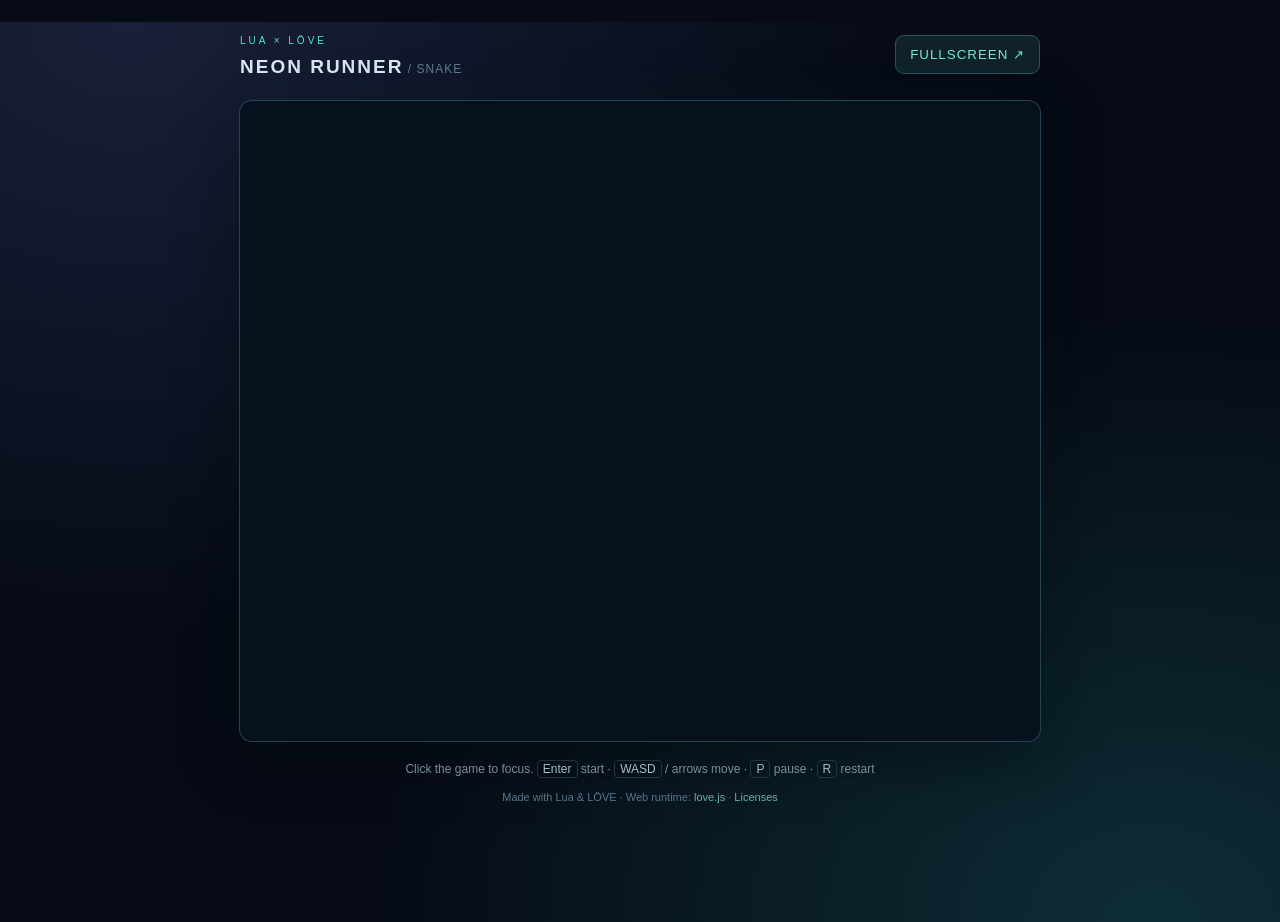
==== web/index.html @ 66d25a6d "Add files via upload add all game files in js" ====
<!doctype html>
<html lang="en">
<head>
  <meta charset="utf-8">
  <meta name="viewport" content="width=device-width, initial-scale=1">
  <meta name="theme-color" content="#081322">
  <meta name="description" content="Snake: Neon Runner, a Lua and LOVE arcade game running in your browser.">
  <title>Snake: Neon Runner</title>
  <link rel="icon" href="data:,">
  <link rel="stylesheet" href="player.css">
</head>
<body>
  <main class="arcade">
    <header class="topbar">
      <div><span class="eyebrow">LUA × LÖVE</span><h1>NEON RUNNER<span> / SNAKE</span></h1></div>
      <button id="fullscreen" type="button">FULLSCREEN ↗</button>
    </header>
    <section class="game-frame" aria-label="Snake game">
      <canvas id="canvas" width="800" height="640" tabindex="0" aria-label="Snake Neon Runner. Enter starts; arrow keys or WASD move; P pauses; R restarts."></canvas>
      <div id="loading" role="status" aria-live="polite">
        <div class="loader-mark">S</div>
        <strong id="status">Loading the arcade…</strong>
        <span id="loading-hint">Downloading the LÖVE engine. The first visit may take a moment.</span>
        <button id="retry" type="button" hidden>TRY AGAIN</button>
      </div>
    </section>
    <footer class="footer">
      <p>Click the game to focus. <kbd>Enter</kbd> start · <kbd>WASD</kbd> / arrows move · <kbd>P</kbd> pause · <kbd>R</kbd> restart</p>
      <p class="credit">Made with Lua &amp; LÖVE · Web runtime: <a href="https://github.com/Davidobot/love.js" target="_blank" rel="noreferrer">love.js</a> · <a href="licenses/love.txt">Licenses</a></p>
    </footer>
  </main>
  <script src="player.js"></script>
  <script src="game.js"></script>
  <script src="love.js" onload="startLove()" onerror="showLoadError('The game engine could not be downloaded. Please try again.')"></script>
</body>
</html>
---- web/player.css ----
:root { color-scheme: dark; font-family: -apple-system, BlinkMacSystemFont, "Segoe UI", sans-serif; color: #dcecf6; background: #060b16; }
* { box-sizing: border-box; }
body { margin: 0; min-height: 100vh; background: radial-gradient(ellipse at 10% 0%, #192039 0%, transparent 48%), radial-gradient(ellipse at 90% 100%, #0e2d35 0%, transparent 48%), #060b16; }
.arcade { width: min(100% - 32px, 800px); margin: 22px auto; }
.topbar { min-height: 64px; display: flex; align-items: center; justify-content: space-between; gap: 12px; margin-bottom: 15px; }
.eyebrow { color: #52e8ba; font-size: 10px; letter-spacing: 3px; }
h1 { font-size: 19px; font-weight: 600; letter-spacing: 2px; margin: 8px 0 0; }
h1 span { color: #5e829a; font-size: 12px; font-weight: 400; letter-spacing: 1px; }
button { color: #76ebd0; background: #10232b; border: 1px solid #275662; padding: 11px 14px; border-radius: 9px; cursor: pointer; font: 600 11px inherit; letter-spacing: 1px; }
button:hover { background: #15313a; border-color: #53e4bf; }
button:focus-visible, canvas:focus-visible { outline: 2px solid #53e4bf; outline-offset: 4px; }
.game-frame { position: relative; width: 100%; aspect-ratio: 5 / 4; background: #07101d; border-radius: 12px; overflow: hidden; box-shadow: 0 0 0 1px #244355, 0 15px 65px #0007, 0 0 55px #44d4cb0c; }
canvas { display: block; width: 100%; height: 100%; object-fit: contain; outline: none; }
canvas:fullscreen { width: 100vw; height: 100vh; background: #060b16; object-fit: contain; }
#loading { position: absolute; inset: 0; display: flex; flex-direction: column; justify-content: center; align-items: center; gap: 18px; padding: 24px; text-align: center; background: #07101d; }
#loading[hidden], [hidden] { display: none !important; }
.loader-mark { display: grid; place-items: center; width: 62px; height: 62px; border-radius: 18px; color: #091620; background: #58ffb4; font-size: 34px; box-shadow: 0 0 45px #58ffb42c; animation: pulse 1.6s ease-in-out infinite; }
#status { font-size: 17px; font-weight: 500; color: #bde8e5; }
#loading-hint { font-size: 12px; max-width: 330px; line-height: 1.7; color: #718b9d; }
.footer { text-align: center; margin-top: 17px; color: #91aabb; font-size: 12px; line-height: 1.9; }
.footer p { margin: 6px 0; }
kbd { font: inherit; color: #c4e4e6; border: 1px solid #29404c; border-radius: 4px; padding: 1px 5px; }
.credit { color: #5e7b90; font-size: 11px; }
a { color: #6bbaae; text-decoration: none; }
a:hover { text-decoration: underline; }
@keyframes pulse { 50% { box-shadow: 0 0 65px #58ffb44a; opacity: .7; } }
@media (max-width: 540px) { .arcade { width: min(100% - 20px, 800px); margin: 12px auto; } h1 { font-size: 14px; } h1 span { display: none; } .footer { font-size: 11px; } }
@media (prefers-reduced-motion: reduce) { .loader-mark { animation: none; } }
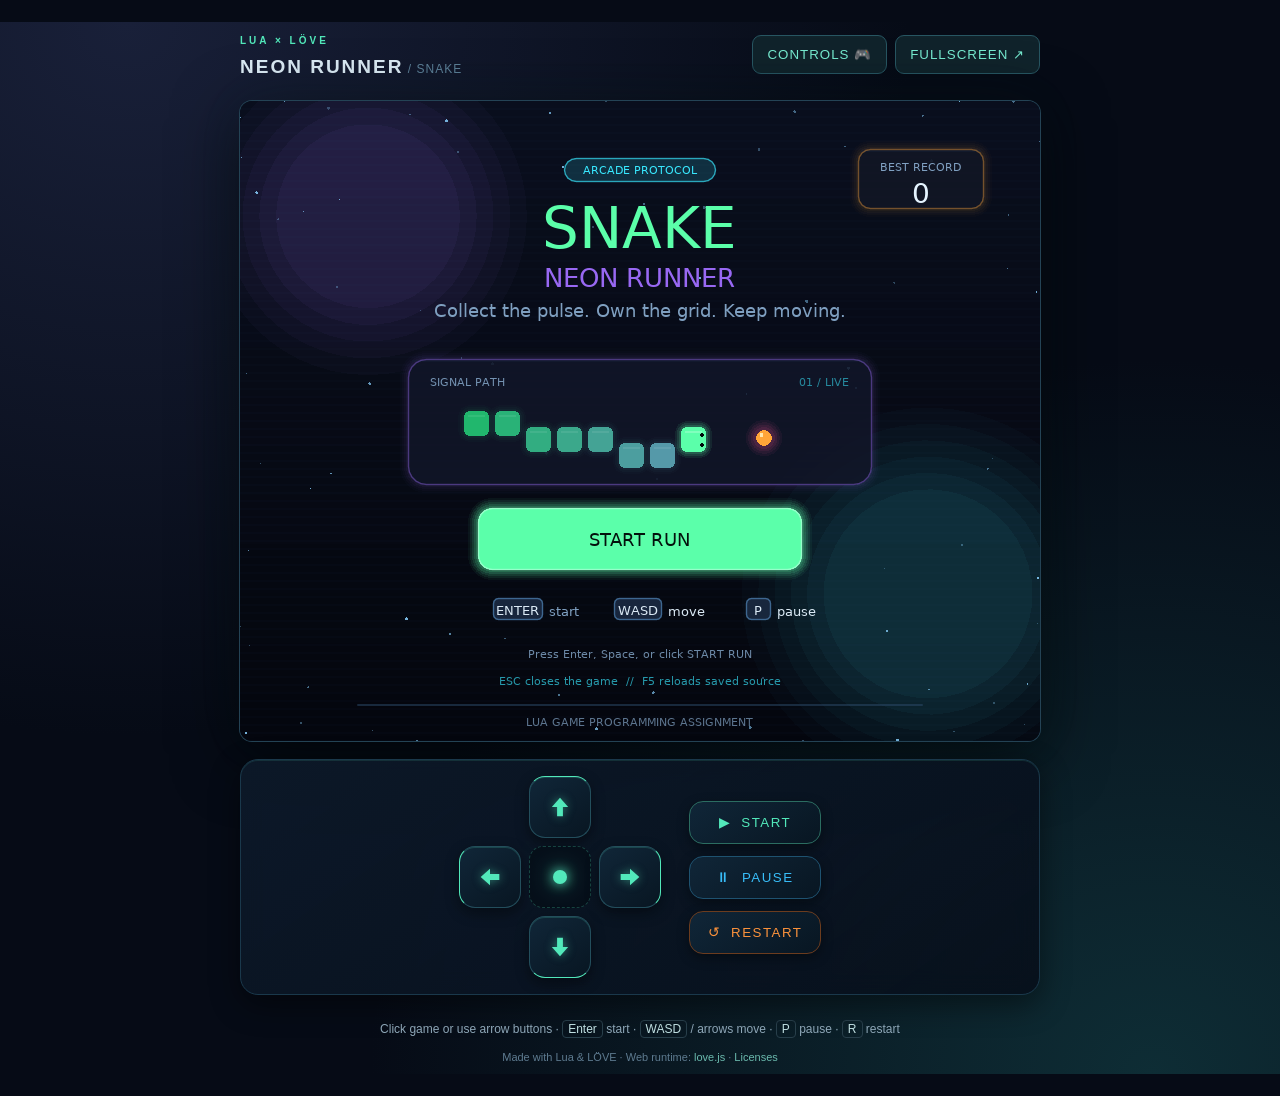
==== commit 3548e69e: "Add mobile on-screen directional arrow controls and touch support" ====
--- a/web/index.html
+++ b/web/index.html
@@ -2,9 +2,11 @@
 <html lang="en">
 <head>
   <meta charset="utf-8">
-  <meta name="viewport" content="width=device-width, initial-scale=1">
+  <meta name="viewport" content="width=device-width, initial-scale=1, maximum-scale=1, user-scalable=no, viewport-fit=cover">
   <meta name="theme-color" content="#081322">
-  <meta name="description" content="Snake: Neon Runner, a Lua and LOVE arcade game running in your browser.">
+  <meta name="apple-mobile-web-app-capable" content="yes">
+  <meta name="apple-mobile-web-app-status-bar-style" content="black-translucent">
+  <meta name="description" content="Snake: Neon Runner, a Lua and LÖVE arcade game running in your browser.">
   <title>Snake: Neon Runner</title>
   <link rel="icon" href="data:,">
   <link rel="stylesheet" href="player.css">
@@ -13,7 +15,10 @@
   <main class="arcade">
     <header class="topbar">
       <div><span class="eyebrow">LUA × LÖVE</span><h1>NEON RUNNER<span> / SNAKE</span></h1></div>
-      <button id="fullscreen" type="button">FULLSCREEN ↗</button>
+      <div class="topbar-actions">
+        <button id="toggle-controls" type="button" aria-pressed="true" title="Toggle On-Screen Controls">CONTROLS 🎮</button>
+        <button id="fullscreen" type="button">FULLSCREEN ↗</button>
+      </div>
     </header>
     <section class="game-frame" aria-label="Snake game">
       <canvas id="canvas" width="800" height="640" tabindex="0" aria-label="Snake Neon Runner. Enter starts; arrow keys or WASD move; P pauses; R restarts."></canvas>
@@ -24,8 +29,47 @@
         <button id="retry" type="button" hidden>TRY AGAIN</button>
       </div>
     </section>
+
+    <!-- Mobile Touch Arrow Controls -->
+    <section class="mobile-controls" id="mobile-controls" aria-label="Mobile snake controls">
+      <div class="dpad-container">
+        <div class="dpad" id="dpad" role="group" aria-label="Arrow keys to steer the snake">
+          <button class="dpad-btn dpad-up" id="btn-up" type="button" aria-label="Move Up" data-key="ArrowUp" data-code="ArrowUp" data-keycode="38">
+            <svg viewBox="0 0 24 24" width="28" height="28" aria-hidden="true" fill="currentColor"><path d="M12 4l-7 8h4.5v8h5v-8H19z"/></svg>
+          </button>
+          <button class="dpad-btn dpad-left" id="btn-left" type="button" aria-label="Move Left" data-key="ArrowLeft" data-code="ArrowLeft" data-keycode="37">
+            <svg viewBox="0 0 24 24" width="28" height="28" aria-hidden="true" fill="currentColor"><path d="M4 12l8-7v4.5h8v5h-8V19z"/></svg>
+          </button>
+          <div class="dpad-center" aria-hidden="true">
+            <span class="dpad-core"></span>
+          </div>
+          <button class="dpad-btn dpad-right" id="btn-right" type="button" aria-label="Move Right" data-key="ArrowRight" data-code="ArrowRight" data-keycode="39">
+            <svg viewBox="0 0 24 24" width="28" height="28" aria-hidden="true" fill="currentColor"><path d="M20 12l-8-7v4.5H4v5h8V19z"/></svg>
+          </button>
+          <button class="dpad-btn dpad-down" id="btn-down" type="button" aria-label="Move Down" data-key="ArrowDown" data-code="ArrowDown" data-keycode="40">
+            <svg viewBox="0 0 24 24" width="28" height="28" aria-hidden="true" fill="currentColor"><path d="M12 20l7-8h-4.5V4h-5v8H5z"/></svg>
+          </button>
+        </div>
+      </div>
+
+      <div class="mobile-actions" role="group" aria-label="Game actions">
+        <button class="action-btn action-start" id="btn-start" type="button" aria-label="Start Game" data-key="Enter" data-code="Enter" data-keycode="13">
+          <span class="btn-icon">▶</span>
+          <span class="btn-label">START</span>
+        </button>
+        <button class="action-btn action-pause" id="btn-pause" type="button" aria-label="Pause Game" data-key="p" data-code="KeyP" data-keycode="80">
+          <span class="btn-icon">⏸</span>
+          <span class="btn-label">PAUSE</span>
+        </button>
+        <button class="action-btn action-restart" id="btn-restart" type="button" aria-label="Restart Game" data-key="r" data-code="KeyR" data-keycode="82">
+          <span class="btn-icon">↺</span>
+          <span class="btn-label">RESTART</span>
+        </button>
+      </div>
+    </section>
+
     <footer class="footer">
-      <p>Click the game to focus. <kbd>Enter</kbd> start · <kbd>WASD</kbd> / arrows move · <kbd>P</kbd> pause · <kbd>R</kbd> restart</p>
+      <p>Click game or use arrow buttons · <kbd>Enter</kbd> start · <kbd>WASD</kbd> / arrows move · <kbd>P</kbd> pause · <kbd>R</kbd> restart</p>
       <p class="credit">Made with Lua &amp; LÖVE · Web runtime: <a href="https://github.com/Davidobot/love.js" target="_blank" rel="noreferrer">love.js</a> · <a href="licenses/love.txt">Licenses</a></p>
     </footer>
   </main>
--- a/web/player.css
+++ b/web/player.css
@@ -1,28 +1,421 @@
-:root { color-scheme: dark; font-family: -apple-system, BlinkMacSystemFont, "Segoe UI", sans-serif; color: #dcecf6; background: #060b16; }
-* { box-sizing: border-box; }
-body { margin: 0; min-height: 100vh; background: radial-gradient(ellipse at 10% 0%, #192039 0%, transparent 48%), radial-gradient(ellipse at 90% 100%, #0e2d35 0%, transparent 48%), #060b16; }
-.arcade { width: min(100% - 32px, 800px); margin: 22px auto; }
-.topbar { min-height: 64px; display: flex; align-items: center; justify-content: space-between; gap: 12px; margin-bottom: 15px; }
-.eyebrow { color: #52e8ba; font-size: 10px; letter-spacing: 3px; }
-h1 { font-size: 19px; font-weight: 600; letter-spacing: 2px; margin: 8px 0 0; }
-h1 span { color: #5e829a; font-size: 12px; font-weight: 400; letter-spacing: 1px; }
-button { color: #76ebd0; background: #10232b; border: 1px solid #275662; padding: 11px 14px; border-radius: 9px; cursor: pointer; font: 600 11px inherit; letter-spacing: 1px; }
-button:hover { background: #15313a; border-color: #53e4bf; }
-button:focus-visible, canvas:focus-visible { outline: 2px solid #53e4bf; outline-offset: 4px; }
-.game-frame { position: relative; width: 100%; aspect-ratio: 5 / 4; background: #07101d; border-radius: 12px; overflow: hidden; box-shadow: 0 0 0 1px #244355, 0 15px 65px #0007, 0 0 55px #44d4cb0c; }
-canvas { display: block; width: 100%; height: 100%; object-fit: contain; outline: none; }
-canvas:fullscreen { width: 100vw; height: 100vh; background: #060b16; object-fit: contain; }
-#loading { position: absolute; inset: 0; display: flex; flex-direction: column; justify-content: center; align-items: center; gap: 18px; padding: 24px; text-align: center; background: #07101d; }
-#loading[hidden], [hidden] { display: none !important; }
-.loader-mark { display: grid; place-items: center; width: 62px; height: 62px; border-radius: 18px; color: #091620; background: #58ffb4; font-size: 34px; box-shadow: 0 0 45px #58ffb42c; animation: pulse 1.6s ease-in-out infinite; }
-#status { font-size: 17px; font-weight: 500; color: #bde8e5; }
-#loading-hint { font-size: 12px; max-width: 330px; line-height: 1.7; color: #718b9d; }
-.footer { text-align: center; margin-top: 17px; color: #91aabb; font-size: 12px; line-height: 1.9; }
-.footer p { margin: 6px 0; }
-kbd { font: inherit; color: #c4e4e6; border: 1px solid #29404c; border-radius: 4px; padding: 1px 5px; }
-.credit { color: #5e7b90; font-size: 11px; }
-a { color: #6bbaae; text-decoration: none; }
-a:hover { text-decoration: underline; }
-@keyframes pulse { 50% { box-shadow: 0 0 65px #58ffb44a; opacity: .7; } }
-@media (max-width: 540px) { .arcade { width: min(100% - 20px, 800px); margin: 12px auto; } h1 { font-size: 14px; } h1 span { display: none; } .footer { font-size: 11px; } }
-@media (prefers-reduced-motion: reduce) { .loader-mark { animation: none; } }
+:root {
+  color-scheme: dark;
+  font-family: -apple-system, BlinkMacSystemFont, "Segoe UI", Roboto, Helvetica, Arial, sans-serif;
+  color: #dcecf6;
+  background: #060b16;
+}
+* {
+  box-sizing: border-box;
+}
+body {
+  margin: 0;
+  min-height: 100vh;
+  background: radial-gradient(ellipse at 10% 0%, #192039 0%, transparent 48%),
+              radial-gradient(ellipse at 90% 100%, #0e2d35 0%, transparent 48%),
+              #060b16;
+  -webkit-touch-callout: none;
+}
+.arcade {
+  width: min(100% - 32px, 800px);
+  margin: 22px auto;
+  display: flex;
+  flex-direction: column;
+}
+.topbar {
+  min-height: 64px;
+  display: flex;
+  align-items: center;
+  justify-content: space-between;
+  gap: 12px;
+  margin-bottom: 15px;
+}
+.eyebrow {
+  color: #52e8ba;
+  font-size: 10px;
+  letter-spacing: 3px;
+  font-weight: 700;
+}
+h1 {
+  font-size: 19px;
+  font-weight: 600;
+  letter-spacing: 2px;
+  margin: 8px 0 0;
+}
+h1 span {
+  color: #5e829a;
+  font-size: 12px;
+  font-weight: 400;
+  letter-spacing: 1px;
+}
+.topbar-actions {
+  display: flex;
+  align-items: center;
+  gap: 8px;
+}
+button {
+  color: #76ebd0;
+  background: #10232b;
+  border: 1px solid #275662;
+  padding: 11px 14px;
+  border-radius: 9px;
+  cursor: pointer;
+  font: 600 11px inherit;
+  letter-spacing: 1px;
+  transition: all 0.15s ease;
+  user-select: none;
+  -webkit-user-select: none;
+}
+button:hover {
+  background: #15313a;
+  border-color: #53e4bf;
+}
+button:focus-visible, canvas:focus-visible {
+  outline: 2px solid #53e4bf;
+  outline-offset: 4px;
+}
+.game-frame {
+  position: relative;
+  width: 100%;
+  aspect-ratio: 5 / 4;
+  background: #07101d;
+  border-radius: 12px;
+  overflow: hidden;
+  box-shadow: 0 0 0 1px #244355, 0 15px 65px #000000b0, 0 0 55px #44d4cb0c;
+}
+canvas {
+  display: block;
+  width: 100%;
+  height: 100%;
+  object-fit: contain;
+  outline: none;
+  touch-action: none;
+}
+canvas:fullscreen {
+  width: 100vw;
+  height: 100vh;
+  background: #060b16;
+  object-fit: contain;
+}
+#loading {
+  position: absolute;
+  inset: 0;
+  display: flex;
+  flex-direction: column;
+  justify-content: center;
+  align-items: center;
+  gap: 18px;
+  padding: 24px;
+  text-align: center;
+  background: #07101d;
+  z-index: 10;
+}
+#loading[hidden], [hidden] {
+  display: none !important;
+}
+.loader-mark {
+  display: grid;
+  place-items: center;
+  width: 62px;
+  height: 62px;
+  border-radius: 18px;
+  color: #091620;
+  background: #58ffb4;
+  font-size: 34px;
+  font-weight: 800;
+  box-shadow: 0 0 45px #58ffb42c;
+  animation: pulse 1.6s ease-in-out infinite;
+}
+#status {
+  font-size: 17px;
+  font-weight: 500;
+  color: #bde8e5;
+}
+#loading-hint {
+  font-size: 12px;
+  max-width: 330px;
+  line-height: 1.7;
+  color: #718b9d;
+}
+
+/* Mobile Touch Controls */
+.mobile-controls {
+  display: flex;
+  align-items: center;
+  justify-content: center;
+  gap: 28px;
+  margin-top: 18px;
+  padding: 16px 20px;
+  background: linear-gradient(145deg, rgba(14, 27, 44, 0.85) 0%, rgba(7, 15, 27, 0.92) 100%);
+  border: 1px solid #1a384b;
+  border-radius: 18px;
+  box-shadow: 0 10px 30px rgba(0, 0, 0, 0.45), inset 0 1px 0 rgba(82, 232, 186, 0.12);
+  backdrop-filter: blur(12px);
+  -webkit-backdrop-filter: blur(12px);
+  user-select: none;
+  -webkit-user-select: none;
+  touch-action: manipulation;
+  transition: opacity 0.2s ease, transform 0.2s ease;
+}
+.mobile-controls.is-hidden {
+  display: none !important;
+}
+
+/* D-Pad Layout */
+.dpad-container {
+  display: flex;
+  align-items: center;
+  justify-content: center;
+}
+.dpad {
+  display: grid;
+  grid-template-columns: repeat(3, 62px);
+  grid-template-rows: repeat(3, 62px);
+  gap: 8px;
+  place-items: center;
+  touch-action: none;
+}
+.dpad-btn {
+  width: 62px;
+  height: 62px;
+  padding: 0;
+  display: inline-flex;
+  align-items: center;
+  justify-content: center;
+  border-radius: 16px;
+  border: 1.5px solid #234e5c;
+  background: linear-gradient(145deg, #102638 0%, #081622 100%);
+  color: #52e8ba;
+  cursor: pointer;
+  box-shadow: 0 5px 14px rgba(0, 0, 0, 0.4), inset 0 1px 0 rgba(82, 232, 186, 0.18);
+  transition: transform 0.08s ease, background 0.1s ease, border-color 0.1s ease, box-shadow 0.1s ease;
+  touch-action: none;
+  outline: none;
+  -webkit-tap-highlight-color: transparent;
+}
+.dpad-btn svg {
+  display: block;
+  pointer-events: none;
+  filter: drop-shadow(0 0 5px rgba(82, 232, 186, 0.5));
+  transition: transform 0.08s ease;
+}
+.dpad-btn:hover {
+  border-color: #52e8ba;
+  background: linear-gradient(145deg, #153448 0%, #0b1e2c 100%);
+  box-shadow: 0 0 18px rgba(82, 232, 186, 0.3);
+}
+.dpad-btn:active, .dpad-btn.is-active {
+  background: linear-gradient(145deg, #1c4b57 0%, #11343f 100%);
+  border-color: #52e8ba;
+  color: #ffffff;
+  transform: scale(0.92);
+  box-shadow: 0 0 24px rgba(82, 232, 186, 0.7), inset 0 0 12px rgba(82, 232, 186, 0.4);
+}
+.dpad-btn:active svg, .dpad-btn.is-active svg {
+  filter: drop-shadow(0 0 8px #ffffff);
+  transform: scale(1.1);
+}
+.dpad-up {
+  grid-column: 2;
+  grid-row: 1;
+  border-top-color: #52e8ba;
+}
+.dpad-left {
+  grid-column: 1;
+  grid-row: 2;
+  border-left-color: #52e8ba;
+}
+.dpad-center {
+  grid-column: 2;
+  grid-row: 2;
+  width: 62px;
+  height: 62px;
+  display: grid;
+  place-items: center;
+  border-radius: 14px;
+  background: rgba(7, 16, 26, 0.85);
+  border: 1px dashed rgba(82, 232, 186, 0.25);
+  pointer-events: none;
+}
+.dpad-core {
+  width: 14px;
+  height: 14px;
+  border-radius: 50%;
+  background: #52e8ba;
+  box-shadow: 0 0 12px #52e8ba, 0 0 24px rgba(82, 232, 186, 0.6);
+  animation: pulse 2.2s infinite ease-in-out;
+}
+.dpad-right {
+  grid-column: 3;
+  grid-row: 2;
+  border-right-color: #52e8ba;
+}
+.dpad-down {
+  grid-column: 2;
+  grid-row: 3;
+  border-bottom-color: #52e8ba;
+}
+
+/* Action Buttons */
+.mobile-actions {
+  display: flex;
+  flex-direction: column;
+  gap: 12px;
+  justify-content: center;
+}
+.action-btn {
+  display: flex;
+  align-items: center;
+  justify-content: center;
+  gap: 10px;
+  min-width: 120px;
+  padding: 13px 18px;
+  border-radius: 14px;
+  border: 1.5px solid #234e5c;
+  background: linear-gradient(145deg, #102638 0%, #081622 100%);
+  font: 700 12px inherit;
+  letter-spacing: 1.5px;
+  cursor: pointer;
+  transition: all 0.1s ease;
+  touch-action: none;
+  outline: none;
+  box-shadow: 0 4px 12px rgba(0, 0, 0, 0.4);
+  -webkit-tap-highlight-color: transparent;
+}
+.action-btn .btn-icon {
+  font-size: 14px;
+  line-height: 1;
+}
+.action-start {
+  color: #52e8ba;
+  border-color: #2b6d61;
+}
+.action-start:hover {
+  border-color: #52e8ba;
+  box-shadow: 0 0 16px rgba(82, 232, 186, 0.3);
+}
+.action-start:active, .action-start.is-active {
+  background: #174d42;
+  border-color: #52e8ba;
+  color: #ffffff;
+  box-shadow: 0 0 22px rgba(82, 232, 186, 0.8);
+  transform: scale(0.93);
+}
+.action-pause {
+  color: #38bdf8;
+  border-color: #1e5270;
+}
+.action-pause:hover {
+  border-color: #38bdf8;
+  box-shadow: 0 0 16px rgba(56, 189, 248, 0.3);
+}
+.action-pause:active, .action-pause.is-active {
+  background: #124059;
+  border-color: #38bdf8;
+  color: #ffffff;
+  box-shadow: 0 0 22px rgba(56, 189, 248, 0.8);
+  transform: scale(0.93);
+}
+.action-restart {
+  color: #fb923c;
+  border-color: #6c3c1e;
+}
+.action-restart:hover {
+  border-color: #fb923c;
+  box-shadow: 0 0 16px rgba(251, 146, 60, 0.3);
+}
+.action-restart:active, .action-restart.is-active {
+  background: #512711;
+  border-color: #fb923c;
+  color: #ffffff;
+  box-shadow: 0 0 22px rgba(251, 146, 60, 0.8);
+  transform: scale(0.93);
+}
+
+.footer {
+  text-align: center;
+  margin-top: 17px;
+  color: #91aabb;
+  font-size: 12px;
+  line-height: 1.9;
+}
+.footer p {
+  margin: 6px 0;
+}
+kbd {
+  font: inherit;
+  color: #c4e4e6;
+  border: 1px solid #29404c;
+  border-radius: 4px;
+  padding: 1px 5px;
+}
+.credit {
+  color: #5e7b90;
+  font-size: 11px;
+}
+a {
+  color: #6bbaae;
+  text-decoration: none;
+}
+a:hover {
+  text-decoration: underline;
+}
+@keyframes pulse {
+  0%, 100% { opacity: 0.8; transform: scale(1); }
+  50% { box-shadow: 0 0 20px #58ffb466; opacity: 1; transform: scale(1.08); }
+}
+
+@media (max-width: 540px) {
+  .arcade {
+    width: min(100% - 16px, 800px);
+    margin: 8px auto 20px;
+  }
+  .topbar {
+    min-height: 52px;
+    margin-bottom: 10px;
+  }
+  h1 {
+    font-size: 15px;
+  }
+  h1 span {
+    display: none;
+  }
+  button {
+    padding: 8px 10px;
+    font-size: 10px;
+  }
+  .mobile-controls {
+    flex-direction: column;
+    gap: 16px;
+    padding: 14px 10px;
+    margin-top: 12px;
+  }
+  .dpad {
+    grid-template-columns: repeat(3, 64px);
+    grid-template-rows: repeat(3, 64px);
+    gap: 9px;
+  }
+  .dpad-btn, .dpad-center {
+    width: 64px;
+    height: 64px;
+  }
+  .mobile-actions {
+    flex-direction: row;
+    width: 100%;
+    max-width: 320px;
+    gap: 8px;
+  }
+  .action-btn {
+    flex: 1;
+    min-width: 0;
+    padding: 11px 6px;
+    font-size: 11px;
+    letter-spacing: 1px;
+  }
+  .footer {
+    font-size: 11px;
+    margin-top: 12px;
+  }
+}
+@media (prefers-reduced-motion: reduce) {
+  .loader-mark, .dpad-core { animation: none; }
+}
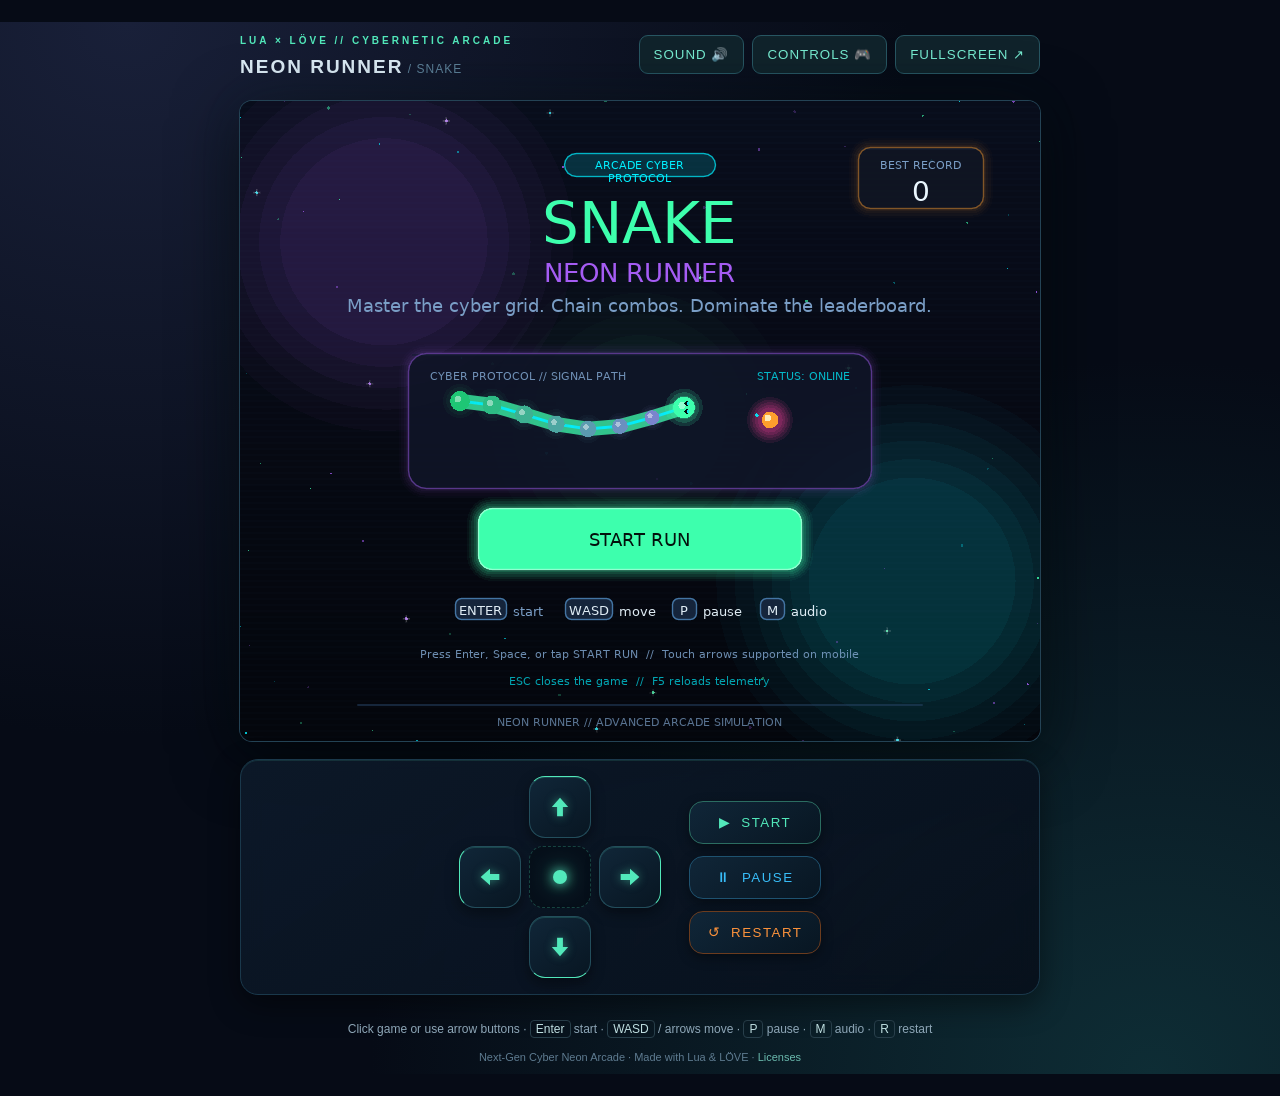
==== commit 1dfb404f: "Modernize game visual design, procedural audio synthesis, organic cyber-snake renderer, and combo me" ====
--- a/web/index.html
+++ b/web/index.html
@@ -6,7 +6,7 @@
   <meta name="theme-color" content="#081322">
   <meta name="apple-mobile-web-app-capable" content="yes">
   <meta name="apple-mobile-web-app-status-bar-style" content="black-translucent">
-  <meta name="description" content="Snake: Neon Runner, a Lua and LÖVE arcade game running in your browser.">
+  <meta name="description" content="Snake: Neon Runner, a next-gen Lua & LÖVE arcade simulation running in your browser.">
   <title>Snake: Neon Runner</title>
   <link rel="icon" href="data:,">
   <link rel="stylesheet" href="player.css">
@@ -14,18 +14,22 @@
 <body>
   <main class="arcade">
     <header class="topbar">
-      <div><span class="eyebrow">LUA × LÖVE</span><h1>NEON RUNNER<span> / SNAKE</span></h1></div>
+      <div>
+        <span class="eyebrow">LUA × LÖVE // CYBERNETIC ARCADE</span>
+        <h1>NEON RUNNER<span> / SNAKE</span></h1>
+      </div>
       <div class="topbar-actions">
+        <button id="btn-sound" type="button" aria-pressed="true" title="Toggle Audio (M)">SOUND 🔊</button>
         <button id="toggle-controls" type="button" aria-pressed="true" title="Toggle On-Screen Controls">CONTROLS 🎮</button>
         <button id="fullscreen" type="button">FULLSCREEN ↗</button>
       </div>
     </header>
     <section class="game-frame" aria-label="Snake game">
-      <canvas id="canvas" width="800" height="640" tabindex="0" aria-label="Snake Neon Runner. Enter starts; arrow keys or WASD move; P pauses; R restarts."></canvas>
+      <canvas id="canvas" width="800" height="640" tabindex="0" aria-label="Snake Neon Runner. Enter starts; arrow keys or WASD move; P pauses; M mutes; R restarts."></canvas>
       <div id="loading" role="status" aria-live="polite">
         <div class="loader-mark">S</div>
         <strong id="status">Loading the arcade…</strong>
-        <span id="loading-hint">Downloading the LÖVE engine. The first visit may take a moment.</span>
+        <span id="loading-hint">Initializing procedural engine and audio synthesizer.</span>
         <button id="retry" type="button" hidden>TRY AGAIN</button>
       </div>
     </section>
@@ -69,8 +73,8 @@
     </section>
 
     <footer class="footer">
-      <p>Click game or use arrow buttons · <kbd>Enter</kbd> start · <kbd>WASD</kbd> / arrows move · <kbd>P</kbd> pause · <kbd>R</kbd> restart</p>
-      <p class="credit">Made with Lua &amp; LÖVE · Web runtime: <a href="https://github.com/Davidobot/love.js" target="_blank" rel="noreferrer">love.js</a> · <a href="licenses/love.txt">Licenses</a></p>
+      <p>Click game or use arrow buttons · <kbd>Enter</kbd> start · <kbd>WASD</kbd> / arrows move · <kbd>P</kbd> pause · <kbd>M</kbd> audio · <kbd>R</kbd> restart</p>
+      <p class="credit">Next-Gen Cyber Neon Arcade · Made with Lua &amp; LÖVE · <a href="licenses/love.txt">Licenses</a></p>
     </footer>
   </main>
   <script src="player.js"></script>
--- a/web/player.css
+++ b/web/player.css
@@ -68,6 +68,10 @@
 button:hover {
   background: #15313a;
   border-color: #53e4bf;
+}
+#btn-sound[aria-pressed="false"] {
+  color: #fb923c;
+  border-color: #8c4220;
 }
 button:focus-visible, canvas:focus-visible {
   outline: 2px solid #53e4bf;
